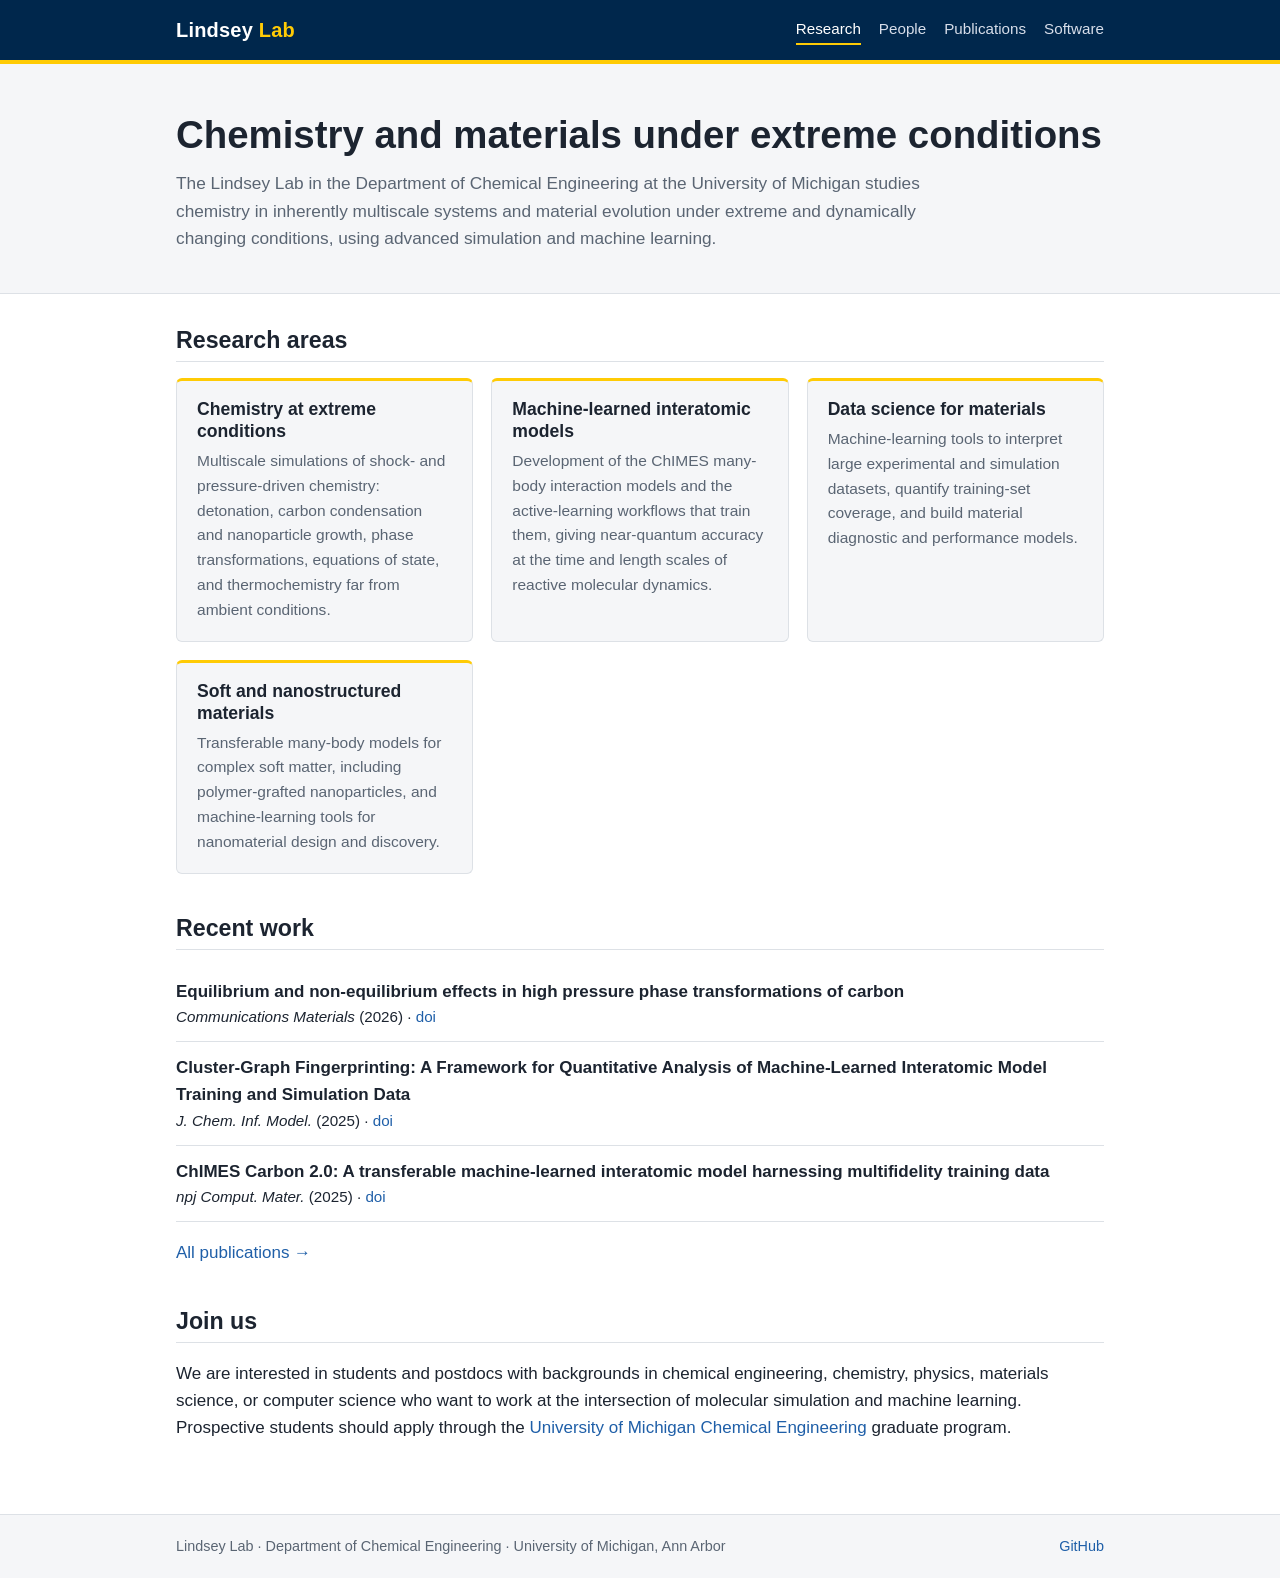
==== index.html @ d36585ba "Add proof-of-concept lab website Static HTML/CSS site with research, people, publications, and softw" ====
<!doctype html>
<html lang="en">
<head>
  <meta charset="utf-8">
  <meta name="viewport" content="width=device-width, initial-scale=1">
  <title>Lindsey Lab | University of Michigan</title>
  <meta name="description" content="The Lindsey Lab at the University of Michigan studies chemistry in multiscale systems and materials under extreme conditions using simulation and machine learning.">
  <link rel="stylesheet" href="css/style.css">
</head>
<body>

<header class="site-header">
  <div class="wrap">
    <a class="brand" href="index.html">Lindsey <span>Lab</span></a>
    <nav class="site-nav">
      <a href="index.html" aria-current="page">Research</a>
      <a href="people.html">People</a>
      <a href="publications.html">Publications</a>
      <a href="software.html">Software</a>
    </nav>
  </div>
</header>

<section class="hero">
  <div class="wrap">
    <h1>Chemistry and materials under extreme conditions</h1>
    <p>
      The Lindsey Lab in the Department of Chemical Engineering at the University of Michigan
      studies chemistry in inherently multiscale systems and material evolution under extreme and
      dynamically changing conditions, using advanced simulation and machine learning.
    </p>
  </div>
</section>

<main>
  <div class="wrap">

    <h2>Research areas</h2>
    <div class="grid">
      <div class="card">
        <h3>Chemistry at extreme conditions</h3>
        <p>
          Multiscale simulations of shock- and pressure-driven chemistry: detonation, carbon
          condensation and nanoparticle growth, phase transformations, equations of state, and
          thermochemistry far from ambient conditions.
        </p>
      </div>
      <div class="card">
        <h3>Machine-learned interatomic models</h3>
        <p>
          Development of the ChIMES many-body interaction models and the active-learning
          workflows that train them, giving near-quantum accuracy at the time and length
          scales of reactive molecular dynamics.
        </p>
      </div>
      <div class="card">
        <h3>Data science for materials</h3>
        <p>
          Machine-learning tools to interpret large experimental and simulation datasets,
          quantify training-set coverage, and build material diagnostic and performance models.
        </p>
      </div>
      <div class="card">
        <h3>Soft and nanostructured materials</h3>
        <p>
          Transferable many-body models for complex soft matter, including polymer-grafted
          nanoparticles, and machine-learning tools for nanomaterial design and discovery.
        </p>
      </div>
    </div>

    <h2>Recent work</h2>
    <ul class="pubs">
      <li>
        <div class="title">Equilibrium and non-equilibrium effects in high pressure phase transformations of carbon</div>
        <div class="venue"><em>Communications Materials</em> (2026) &middot; <a href="https://doi.org/10.1038/s43246-026-01179-w">doi</a></div>
      </li>
      <li>
        <div class="title">Cluster-Graph Fingerprinting: A Framework for Quantitative Analysis of Machine-Learned Interatomic Model Training and Simulation Data</div>
        <div class="venue"><em>J. Chem. Inf. Model.</em> (2025) &middot; <a href="https://doi.org/10.1021/acs.jcim.5c02179">doi</a></div>
      </li>
      <li>
        <div class="title">ChIMES Carbon 2.0: A transferable machine-learned interatomic model harnessing multifidelity training data</div>
        <div class="venue"><em>npj Comput. Mater.</em> (2025) &middot; <a href="https://doi.org/10.1038/s41524-024-01497-y">doi</a></div>
      </li>
    </ul>
    <p><a href="publications.html">All publications &rarr;</a></p>

    <h2>Join us</h2>
    <p>
      We are interested in students and postdocs with backgrounds in chemical engineering,
      chemistry, physics, materials science, or computer science who want to work at the
      intersection of molecular simulation and machine learning. Prospective students should
      apply through the
      <a href="https://che.engin.umich.edu/">University of Michigan Chemical Engineering</a>
      graduate program.
    </p>

  </div>
</main>

<footer class="site-footer">
  <div class="wrap">
    <span>Lindsey Lab &middot; Department of Chemical Engineering &middot; University of Michigan, Ann Arbor</span>
    <a href="https://github.com/LindseyLab-umich">GitHub</a>
  </div>
</footer>

</body>
</html>
---- css/style.css ----
:root {
  --blue: #00274c;
  --maize: #ffcb05;
  --bg: #ffffff;
  --bg-alt: #f5f6f8;
  --text: #1c2430;
  --muted: #5a6573;
  --border: #dde1e6;
  --link: #1f5fa8;
  --header-bg: var(--blue);
  --header-text: #ffffff;
  --max: 960px;
}

@media (prefers-color-scheme: dark) {
  :root {
    --bg: #0f141b;
    --bg-alt: #161d27;
    --text: #e3e7ec;
    --muted: #9aa5b3;
    --border: #2a3441;
    --link: #8cb8ec;
    --header-bg: #0a1a2e;
  }
}

* { box-sizing: border-box; }

html { -webkit-text-size-adjust: 100%; }

body {
  margin: 0;
  background: var(--bg);
  color: var(--text);
  font-family: -apple-system, BlinkMacSystemFont, "Segoe UI", Roboto, "Helvetica Neue", Arial, sans-serif;
  font-size: 17px;
  line-height: 1.6;
}

a { color: var(--link); text-decoration: none; }
a:hover { text-decoration: underline; }

img { max-width: 100%; height: auto; }

.wrap {
  max-width: var(--max);
  margin: 0 auto;
  padding: 0 16px;
}

/* ---------- header / nav ---------- */

.site-header {
  background: var(--header-bg);
  color: var(--header-text);
  border-bottom: 4px solid var(--maize);
}

.site-header .wrap {
  display: flex;
  flex-wrap: wrap;
  align-items: center;
  justify-content: space-between;
  gap: 8px 24px;
  padding-top: 14px;
  padding-bottom: 14px;
}

.brand {
  color: var(--header-text);
  font-weight: 700;
  font-size: 1.25rem;
  letter-spacing: 0.01em;
}
.brand:hover { text-decoration: none; }
.brand span { color: var(--maize); }

.site-nav {
  display: flex;
  flex-wrap: wrap;
  gap: 4px 18px;
}
.site-nav a {
  color: #d7deea;
  font-size: 0.95rem;
  padding: 2px 0;
  border-bottom: 2px solid transparent;
}
.site-nav a:hover { color: #ffffff; text-decoration: none; }
.site-nav a[aria-current="page"] {
  color: #ffffff;
  border-bottom-color: var(--maize);
}

/* ---------- hero ---------- */

.hero {
  background: var(--bg-alt);
  border-bottom: 1px solid var(--border);
  padding: 48px 0 40px;
}
.hero h1 {
  margin: 0 0 12px;
  font-size: clamp(1.7rem, 4vw, 2.4rem);
  line-height: 1.2;
}
.hero p {
  margin: 0;
  max-width: 46em;
  color: var(--muted);
  font-size: 1.08rem;
}

/* ---------- content ---------- */

main { padding: 32px 0 56px; }

h1, h2, h3 { line-height: 1.25; }
h2 {
  margin: 40px 0 16px;
  font-size: 1.45rem;
  padding-bottom: 6px;
  border-bottom: 1px solid var(--border);
}
h2:first-child { margin-top: 0; }
h3 { margin: 0 0 6px; font-size: 1.1rem; }

.page-title { margin: 0 0 8px; font-size: 2rem; }
.lead { color: var(--muted); margin: 0 0 32px; }

.grid {
  display: grid;
  grid-template-columns: repeat(auto-fit, minmax(260px, 1fr));
  gap: 18px;
}

.card {
  background: var(--bg-alt);
  border: 1px solid var(--border);
  border-top: 3px solid var(--maize);
  border-radius: 6px;
  padding: 18px 20px;
}
.card p { margin: 0; color: var(--muted); font-size: 0.97rem; }
.card .links { margin-top: 10px; font-size: 0.93rem; }

/* ---------- people ---------- */

.pi {
  display: grid;
  grid-template-columns: 180px 1fr;
  gap: 24px;
  align-items: start;
}
.avatar {
  width: 180px;
  aspect-ratio: 1;
  border-radius: 6px;
  background: var(--bg-alt);
  border: 1px solid var(--border);
  display: flex;
  align-items: center;
  justify-content: center;
  font-size: 2.6rem;
  font-weight: 700;
  color: var(--muted);
  object-fit: cover;
}
.avatar.sm { width: 96px; font-size: 1.5rem; }
.role { color: var(--muted); margin: 0 0 12px; }

.member {
  display: flex;
  gap: 16px;
  align-items: center;
}
.member h3 { margin-bottom: 2px; }
.member p { margin: 0; }

@media (max-width: 600px) {
  .pi { grid-template-columns: 1fr; }
}

/* ---------- publications ---------- */

.pubs { list-style: none; padding: 0; margin: 0; }
.pubs li {
  padding: 12px 0;
  border-bottom: 1px solid var(--border);
}
.pubs .title { font-weight: 600; }
.pubs .authors { color: var(--muted); font-size: 0.95rem; }
.pubs .venue { font-size: 0.95rem; }
.pubs .venue em { font-style: italic; }
.pubs .me { color: var(--text); font-weight: 600; }

.year {
  margin: 28px 0 4px;
  font-size: 1.1rem;
  color: var(--muted);
}

/* ---------- footer ---------- */

.site-footer {
  border-top: 1px solid var(--border);
  background: var(--bg-alt);
  color: var(--muted);
  font-size: 0.9rem;
  padding: 20px 0;
}
.site-footer .wrap {
  display: flex;
  flex-wrap: wrap;
  justify-content: space-between;
  gap: 8px 24px;
}
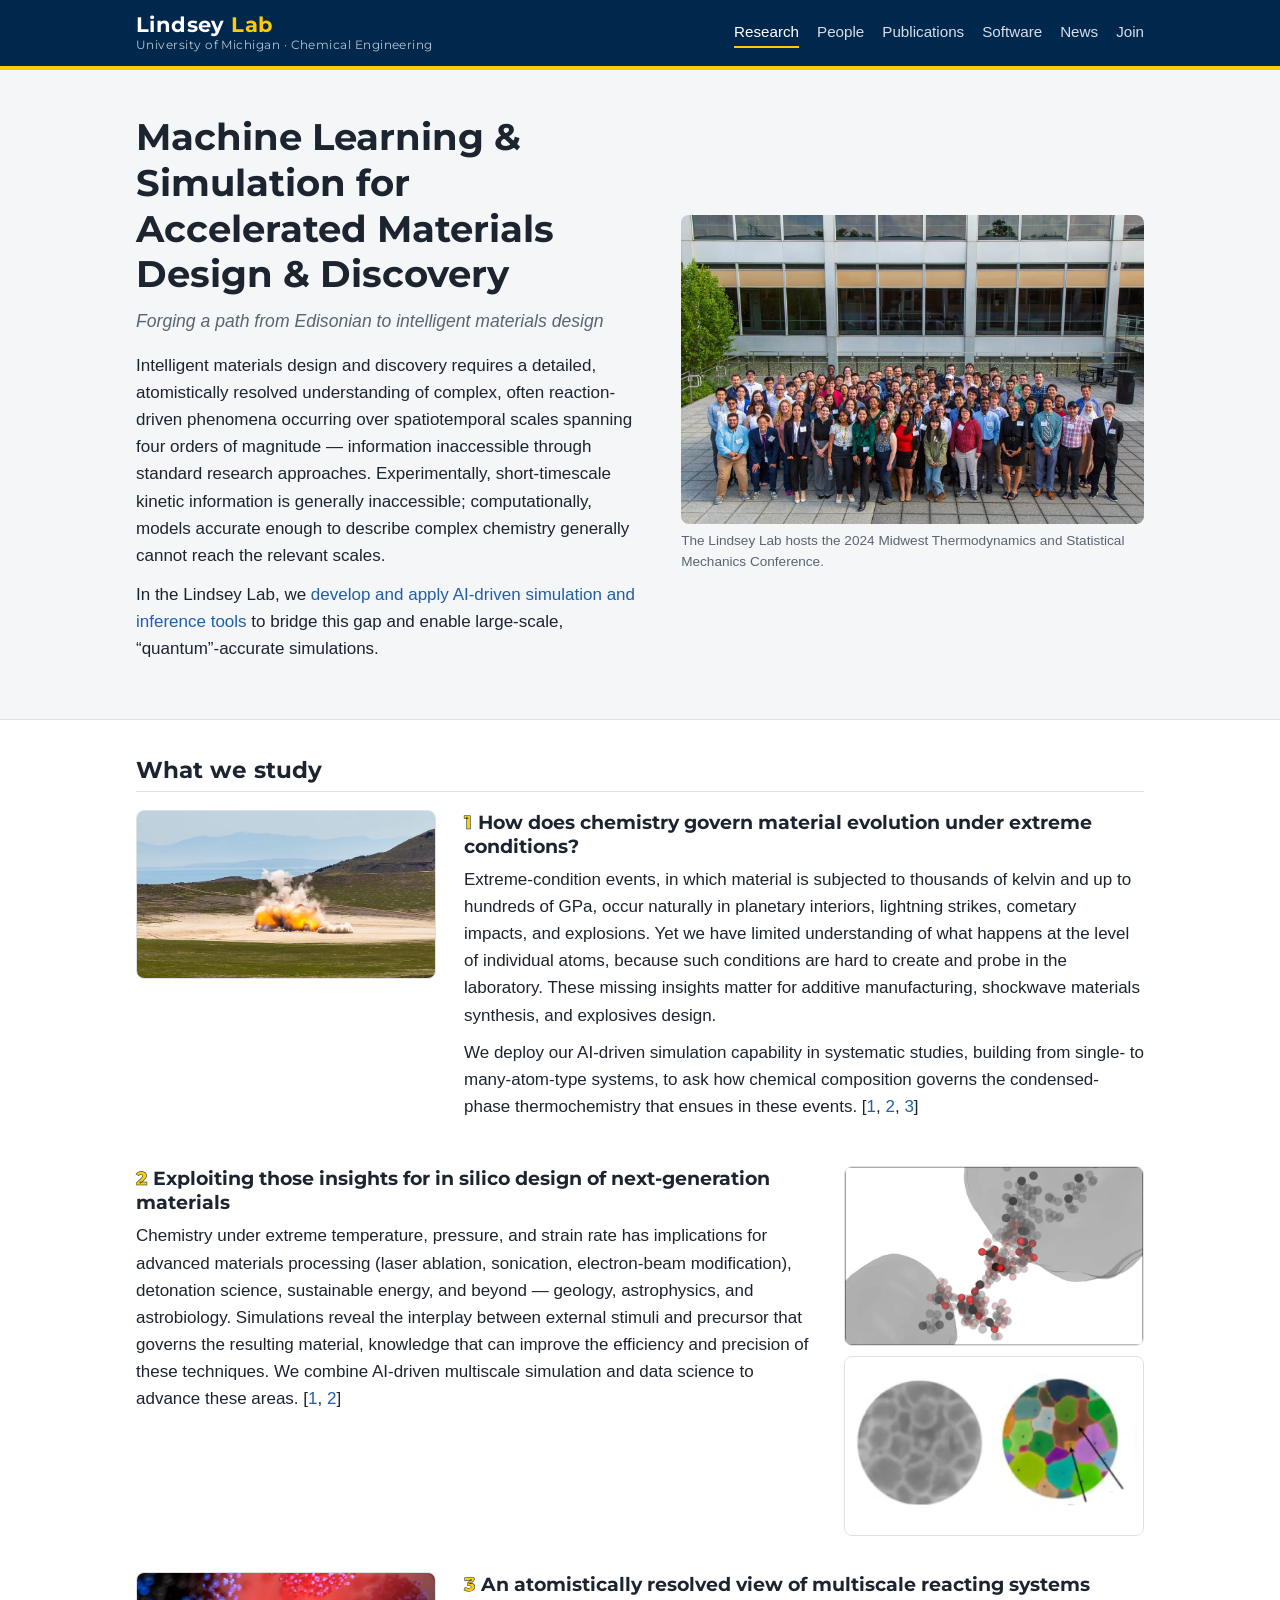
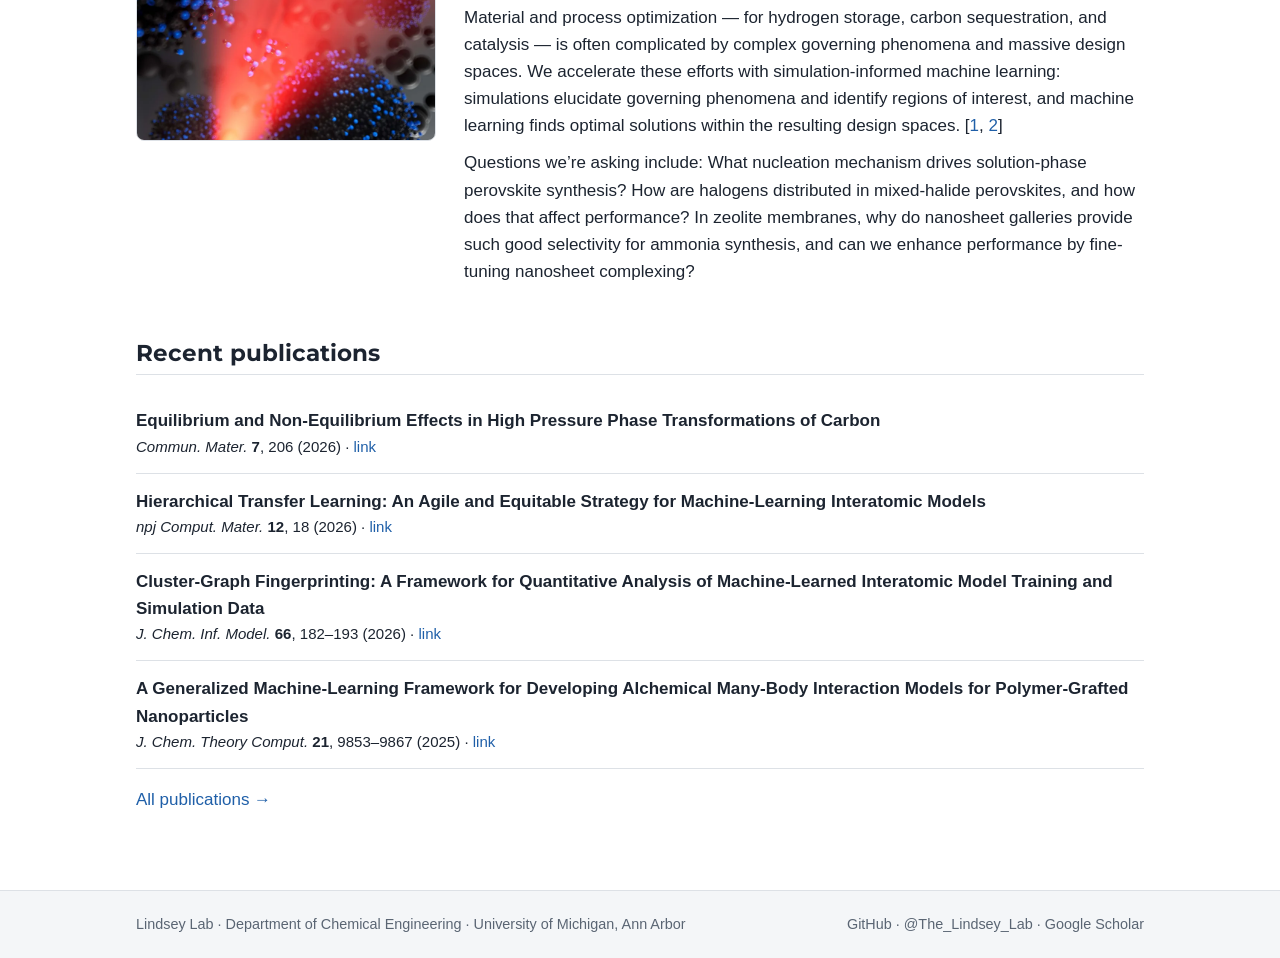
==== commit ba14b1b7: "Rebuild site from lindseylab.engin.umich.edu content Port research text, PI CV, members with photos," ====
--- a/index.html
+++ b/index.html
@@ -4,97 +4,129 @@
   <meta charset="utf-8">
   <meta name="viewport" content="width=device-width, initial-scale=1">
   <title>Lindsey Lab | University of Michigan</title>
-  <meta name="description" content="The Lindsey Lab at the University of Michigan studies chemistry in multiscale systems and materials under extreme conditions using simulation and machine learning.">
+  <meta name="description" content="The Lindsey Lab at the University of Michigan develops AI-driven simulation tools for chemistry and materials under extreme conditions.">
+  <link rel="preconnect" href="https://fonts.googleapis.com">
+  <link rel="preconnect" href="https://fonts.gstatic.com" crossorigin>
+  <link href="https://fonts.googleapis.com/css2?family=Montserrat:wght@600;700;800&display=swap" rel="stylesheet">
   <link rel="stylesheet" href="css/style.css">
 </head>
 <body>
 
 <header class="site-header">
   <div class="wrap">
-    <a class="brand" href="index.html">Lindsey <span>Lab</span></a>
+    <a class="brand" href="index.html">Lindsey <span>Lab</span><small>University of Michigan &middot; Chemical Engineering</small></a>
     <nav class="site-nav">
       <a href="index.html" aria-current="page">Research</a>
       <a href="people.html">People</a>
       <a href="publications.html">Publications</a>
       <a href="software.html">Software</a>
+      <a href="news.html">News</a>
+      <a href="join.html">Join</a>
     </nav>
   </div>
 </header>
 
 <section class="hero">
   <div class="wrap">
-    <h1>Chemistry and materials under extreme conditions</h1>
-    <p>
-      The Lindsey Lab in the Department of Chemical Engineering at the University of Michigan
-      studies chemistry in inherently multiscale systems and material evolution under extreme and
-      dynamically changing conditions, using advanced simulation and machine learning.
-    </p>
+    <div>
+      <h1>Machine Learning &amp; Simulation for Accelerated Materials Design &amp; Discovery</h1>
+      <p class="tagline">Forging a path from Edisonian to intelligent materials design</p>
+      <p>
+        Intelligent materials design and discovery requires a detailed, atomistically resolved
+        understanding of complex, often reaction-driven phenomena occurring over spatiotemporal scales
+        spanning four orders of magnitude &mdash; information inaccessible through standard research
+        approaches. Experimentally, short-timescale kinetic information is generally inaccessible; computationally,
+        models accurate enough to describe complex chemistry generally cannot reach the relevant scales.
+      </p>
+      <p>
+        In the Lindsey Lab, we <a href="software.html">develop and apply AI-driven simulation and inference tools</a>
+        to bridge this gap and enable large-scale, &ldquo;quantum&rdquo;-accurate simulations.
+      </p>
+    </div>
+    <figure><img src="img/group/mtsm2024.webp" alt="Lindsey Lab group photo"><figcaption>The Lindsey Lab hosts the 2024 Midwest Thermodynamics and Statistical Mechanics Conference.</figcaption></figure>
   </div>
 </section>
 
 <main>
   <div class="wrap">
 
-    <h2>Research areas</h2>
-    <div class="grid">
-      <div class="card">
-        <h3>Chemistry at extreme conditions</h3>
+    <h2>What we study</h2>
+
+    <div class="thrust">
+      <div class="thrust-img">
+        <img src="img/research/extreme-conditions.webp" alt="Explosive detonation test" loading="lazy">
+      </div>
+      <div>
+        <h3><span class="num">1</span>How does chemistry govern material evolution under extreme conditions?</h3>
         <p>
-          Multiscale simulations of shock- and pressure-driven chemistry: detonation, carbon
-          condensation and nanoparticle growth, phase transformations, equations of state, and
-          thermochemistry far from ambient conditions.
+          Extreme-condition events, in which material is subjected to thousands of kelvin and up to hundreds of
+          GPa, occur naturally in planetary interiors, lightning strikes, cometary impacts, and explosions. Yet we
+          have limited understanding of what happens at the level of individual atoms, because such conditions are
+          hard to create and probe in the laboratory. These missing insights matter for additive manufacturing,
+          shockwave materials synthesis, and explosives design.
         </p>
-      </div>
-      <div class="card">
-        <h3>Machine-learned interatomic models</h3>
         <p>
-          Development of the ChIMES many-body interaction models and the active-learning
-          workflows that train them, giving near-quantum accuracy at the time and length
-          scales of reactive molecular dynamics.
-        </p>
-      </div>
-      <div class="card">
-        <h3>Data science for materials</h3>
-        <p>
-          Machine-learning tools to interpret large experimental and simulation datasets,
-          quantify training-set coverage, and build material diagnostic and performance models.
-        </p>
-      </div>
-      <div class="card">
-        <h3>Soft and nanostructured materials</h3>
-        <p>
-          Transferable many-body models for complex soft matter, including polymer-grafted
-          nanoparticles, and machine-learning tools for nanomaterial design and discovery.
+          We deploy our AI-driven simulation capability in systematic studies, building from single- to
+          many-atom-type systems, to ask how chemical composition governs the condensed-phase thermochemistry
+          that ensues in these events.
+          [<a href="https://doi.org/10.1063/5.0157238">1</a>,
+          <a href="https://doi.org/10.1039/C9SC00155G">2</a>,
+          <a href="https://doi.org/10.1021/acs.jctc.7b00867">3</a>]
         </p>
       </div>
     </div>
 
-    <h2>Recent work</h2>
+    <div class="thrust">
+      <div class="thrust-img">
+        <img src="img/research/nanocarbon-clusters.webp" alt="Simulated carbon nanoparticle clusters and microstructure analysis" loading="lazy">
+        <img src="img/research/microstructure.webp" alt="Simulated carbon nanoparticle clusters and microstructure analysis" loading="lazy">
+      </div>
+      <div>
+        <h3><span class="num">2</span>Exploiting those insights for in silico design of next-generation materials</h3>
+        <p>
+          Chemistry under extreme temperature, pressure, and strain rate has implications for advanced materials
+          processing (laser ablation, sonication, electron-beam modification), detonation science, sustainable
+          energy, and beyond &mdash; geology, astrophysics, and astrobiology. Simulations reveal the interplay
+          between external stimuli and precursor that governs the resulting material, knowledge that can improve
+          the efficiency and precision of these techniques. We combine AI-driven multiscale simulation and data
+          science to advance these areas.
+          [<a href="https://doi.org/10.1038/s41467-019-14034-z">1</a>,
+          <a href="https://doi.org/10.1038/s41467-022-29024-x">2</a>]
+        </p>
+      </div>
+    </div>
+
+    <div class="thrust">
+      <div class="thrust-img">
+        <img src="img/research/carbon-oxygen.webp" alt="Carbon condensation in a shocked carbon/oxygen system" loading="lazy">
+      </div>
+      <div>
+        <h3><span class="num">3</span>An atomistically resolved view of multiscale reacting systems</h3>
+        <p>
+          Material and process optimization &mdash; for hydrogen storage, carbon sequestration, and catalysis
+          &mdash; is often complicated by complex governing phenomena and massive design spaces. We accelerate these
+          efforts with simulation-informed machine learning: simulations elucidate governing phenomena and identify
+          regions of interest, and machine learning finds optimal solutions within the resulting design spaces.
+          [<a href="https://www.osti.gov/biblio/1662036">1</a>,
+          <a href="https://doi.org/10.1038/s41467-022-29024-x">2</a>]
+        </p>
+        <p>
+          Questions we&rsquo;re asking include: What nucleation mechanism drives solution-phase perovskite synthesis?
+          How are halogens distributed in mixed-halide perovskites, and how does that affect performance? In zeolite
+          membranes, why do nanosheet galleries provide such good selectivity for ammonia synthesis, and can we
+          enhance performance by fine-tuning nanosheet complexing?
+        </p>
+      </div>
+    </div>
+
+    <h2>Recent publications</h2>
     <ul class="pubs">
-      <li>
-        <div class="title">Equilibrium and non-equilibrium effects in high pressure phase transformations of carbon</div>
-        <div class="venue"><em>Communications Materials</em> (2026) &middot; <a href="https://doi.org/10.1038/s43246-026-01179-w">doi</a></div>
-      </li>
-      <li>
-        <div class="title">Cluster-Graph Fingerprinting: A Framework for Quantitative Analysis of Machine-Learned Interatomic Model Training and Simulation Data</div>
-        <div class="venue"><em>J. Chem. Inf. Model.</em> (2025) &middot; <a href="https://doi.org/10.1021/acs.jcim.5c02179">doi</a></div>
-      </li>
-      <li>
-        <div class="title">ChIMES Carbon 2.0: A transferable machine-learned interatomic model harnessing multifidelity training data</div>
-        <div class="venue"><em>npj Comput. Mater.</em> (2025) &middot; <a href="https://doi.org/10.1038/s41524-024-01497-y">doi</a></div>
-      </li>
+      <li class="noimg"><div><div class="title">Equilibrium and Non-Equilibrium Effects in High Pressure Phase Transformations of Carbon</div><div class="venue"><em>Commun. Mater.</em> <b>7</b>, 206 (2026) &middot; <a href="https://doi.org/10.1038/s43246-026-01179-w">link</a></div></div></li>
+      <li class="noimg"><div><div class="title">Hierarchical Transfer Learning: An Agile and Equitable Strategy for Machine-Learning Interatomic Models</div><div class="venue"><em>npj Comput. Mater.</em> <b>12</b>, 18 (2026) &middot; <a href="https://doi.org/10.1038/s41524-025-01863-4">link</a></div></div></li>
+      <li class="noimg"><div><div class="title">Cluster-Graph Fingerprinting: A Framework for Quantitative Analysis of Machine-Learned Interatomic Model Training and Simulation Data</div><div class="venue"><em>J. Chem. Inf. Model.</em> <b>66</b>, 182&ndash;193 (2026) &middot; <a href="https://doi.org/10.1021/acs.jcim.5c02179">link</a></div></div></li>
+      <li class="noimg"><div><div class="title">A Generalized Machine-Learning Framework for Developing Alchemical Many-Body Interaction Models for Polymer-Grafted Nanoparticles</div><div class="venue"><em>J. Chem. Theory Comput.</em> <b>21</b>, 9853&ndash;9867 (2025) &middot; <a href="https://doi.org/10.1021/acs.jctc.5c00901">link</a></div></div></li>
     </ul>
     <p><a href="publications.html">All publications &rarr;</a></p>
-
-    <h2>Join us</h2>
-    <p>
-      We are interested in students and postdocs with backgrounds in chemical engineering,
-      chemistry, physics, materials science, or computer science who want to work at the
-      intersection of molecular simulation and machine learning. Prospective students should
-      apply through the
-      <a href="https://che.engin.umich.edu/">University of Michigan Chemical Engineering</a>
-      graduate program.
-    </p>
 
   </div>
 </main>
@@ -102,7 +134,11 @@
 <footer class="site-footer">
   <div class="wrap">
     <span>Lindsey Lab &middot; Department of Chemical Engineering &middot; University of Michigan, Ann Arbor</span>
-    <a href="https://github.com/LindseyLab-umich">GitHub</a>
+    <span>
+      <a href="https://github.com/LindseyLab-umich">GitHub</a> &middot;
+      <a href="https://x.com/The_Lindsey_Lab">@The_Lindsey_Lab</a> &middot;
+      <a href="https://scholar.google.com/citations?user=S1kLwmQAAAAJ">Google Scholar</a>
+    </span>
   </div>
 </footer>
 
--- a/css/style.css
+++ b/css/style.css
@@ -2,14 +2,15 @@
   --blue: #00274c;
   --maize: #ffcb05;
   --bg: #ffffff;
-  --bg-alt: #f5f6f8;
+  --bg-alt: #f4f6f8;
   --text: #1c2430;
   --muted: #5a6573;
   --border: #dde1e6;
   --link: #1f5fa8;
   --header-bg: var(--blue);
-  --header-text: #ffffff;
-  --max: 960px;
+  --max: 1040px;
+  --radius: 8px;
+  --head-font: "Montserrat", -apple-system, BlinkMacSystemFont, "Segoe UI", Roboto, Arial, sans-serif;
 }
 
 @media (prefers-color-scheme: dark) {
@@ -25,7 +26,6 @@
 }
 
 * { box-sizing: border-box; }
-
 html { -webkit-text-size-adjust: 100%; }
 
 body {
@@ -39,23 +39,18 @@
 
 a { color: var(--link); text-decoration: none; }
 a:hover { text-decoration: underline; }
-
-img { max-width: 100%; height: auto; }
-
-.wrap {
-  max-width: var(--max);
-  margin: 0 auto;
-  padding: 0 16px;
-}
+img { max-width: 100%; height: auto; display: block; }
+
+h1, h2, h3 { font-family: var(--head-font); line-height: 1.25; }
+
+.wrap { max-width: var(--max); margin: 0 auto; padding: 0 16px; }
 
 /* ---------- header / nav ---------- */
 
 .site-header {
   background: var(--header-bg);
-  color: var(--header-text);
   border-bottom: 4px solid var(--maize);
 }
-
 .site-header .wrap {
   display: flex;
   flex-wrap: wrap;
@@ -65,59 +60,64 @@
   padding-top: 14px;
   padding-bottom: 14px;
 }
-
 .brand {
-  color: var(--header-text);
+  font-family: var(--head-font);
+  color: #fff;
   font-weight: 700;
-  font-size: 1.25rem;
-  letter-spacing: 0.01em;
+  font-size: 1.3rem;
+  letter-spacing: 0.02em;
+  line-height: 1.1;
 }
 .brand:hover { text-decoration: none; }
 .brand span { color: var(--maize); }
-
-.site-nav {
-  display: flex;
-  flex-wrap: wrap;
-  gap: 4px 18px;
-}
+.brand small {
+  display: block;
+  font-weight: 400;
+  font-size: 0.72rem;
+  letter-spacing: 0.04em;
+  color: #b9c4d3;
+  margin-top: 2px;
+}
+.site-nav { display: flex; flex-wrap: wrap; gap: 4px 18px; }
 .site-nav a {
   color: #d7deea;
   font-size: 0.95rem;
   padding: 2px 0;
   border-bottom: 2px solid transparent;
 }
-.site-nav a:hover { color: #ffffff; text-decoration: none; }
-.site-nav a[aria-current="page"] {
-  color: #ffffff;
-  border-bottom-color: var(--maize);
-}
+.site-nav a:hover { color: #fff; text-decoration: none; }
+.site-nav a[aria-current="page"] { color: #fff; border-bottom-color: var(--maize); }
 
 /* ---------- hero ---------- */
 
 .hero {
   background: var(--bg-alt);
   border-bottom: 1px solid var(--border);
-  padding: 48px 0 40px;
-}
-.hero h1 {
-  margin: 0 0 12px;
-  font-size: clamp(1.7rem, 4vw, 2.4rem);
-  line-height: 1.2;
-}
-.hero p {
-  margin: 0;
-  max-width: 46em;
-  color: var(--muted);
-  font-size: 1.08rem;
+  padding: 44px 0;
+}
+.hero .wrap {
+  display: grid;
+  grid-template-columns: 1.1fr 1fr;
+  gap: 36px;
+  align-items: center;
+}
+.hero h1 { margin: 0 0 10px; font-size: clamp(1.6rem, 3.6vw, 2.3rem); }
+.hero .tagline { margin: 0 0 16px; color: var(--muted); font-size: 1.1rem; font-style: italic; }
+.hero p { margin: 0 0 12px; }
+.hero figure { margin: 0; }
+.hero img { border-radius: var(--radius); width: 100%; }
+.hero figcaption { color: var(--muted); font-size: 0.85rem; margin-top: 6px; }
+
+@media (max-width: 760px) {
+  .hero .wrap { grid-template-columns: 1fr; }
 }
 
 /* ---------- content ---------- */
 
-main { padding: 32px 0 56px; }
-
-h1, h2, h3 { line-height: 1.25; }
+main { padding: 36px 0 60px; }
+
 h2 {
-  margin: 40px 0 16px;
+  margin: 44px 0 18px;
   font-size: 1.45rem;
   padding-bottom: 6px;
   border-bottom: 1px solid var(--border);
@@ -126,79 +126,152 @@
 h3 { margin: 0 0 6px; font-size: 1.1rem; }
 
 .page-title { margin: 0 0 8px; font-size: 2rem; }
-.lead { color: var(--muted); margin: 0 0 32px; }
+.lead { color: var(--muted); margin: 0 0 28px; }
+.muted { color: var(--muted); }
 
 .grid {
   display: grid;
-  grid-template-columns: repeat(auto-fit, minmax(260px, 1fr));
+  grid-template-columns: repeat(auto-fill, minmax(280px, 1fr));
   gap: 18px;
 }
-
 .card {
   background: var(--bg-alt);
   border: 1px solid var(--border);
   border-top: 3px solid var(--maize);
-  border-radius: 6px;
+  border-radius: var(--radius);
   padding: 18px 20px;
 }
-.card p { margin: 0; color: var(--muted); font-size: 0.97rem; }
-.card .links { margin-top: 10px; font-size: 0.93rem; }
+.card p { margin: 0 0 6px; color: var(--muted); font-size: 0.96rem; }
+.card .links { margin-top: 8px; font-size: 0.92rem; }
+
+/* research thrusts: image beside text, alternating */
+.thrust {
+  display: grid;
+  grid-template-columns: 300px 1fr;
+  gap: 28px;
+  align-items: start;
+  margin: 0 0 36px;
+}
+.thrust:nth-of-type(even) { grid-template-columns: 1fr 300px; }
+.thrust:nth-of-type(even) .thrust-img { order: 2; }
+.thrust-img { display: grid; gap: 10px; }
+.thrust-img img { border-radius: var(--radius); border: 1px solid var(--border); background: #fff; }
+.thrust h3 { font-size: 1.2rem; margin-bottom: 8px; }
+.thrust .num { color: var(--maize); font-weight: 800; margin-right: 6px; -webkit-text-stroke: 0.5px var(--blue); }
+.thrust p { margin: 0 0 10px; }
+
+@media (max-width: 760px) {
+  .thrust, .thrust:nth-of-type(even) { grid-template-columns: 1fr; }
+  .thrust:nth-of-type(even) .thrust-img { order: 0; }
+}
 
 /* ---------- people ---------- */
 
 .pi {
   display: grid;
-  grid-template-columns: 180px 1fr;
-  gap: 24px;
+  grid-template-columns: 260px 1fr;
+  gap: 28px;
   align-items: start;
 }
-.avatar {
-  width: 180px;
+.pi img { border-radius: var(--radius); width: 100%; }
+.role { color: var(--muted); margin: 0 0 12px; }
+.cv { display: grid; grid-template-columns: repeat(auto-fit, minmax(280px, 1fr)); gap: 8px 32px; margin-top: 20px; }
+.cv h3 { font-size: 1rem; margin: 12px 0 6px; }
+.cv ul { margin: 0; padding-left: 18px; font-size: 0.95rem; }
+.cv li { margin-bottom: 4px; }
+
+@media (max-width: 680px) {
+  .pi { grid-template-columns: 1fr; }
+  .pi img { max-width: 260px; }
+}
+
+.member { display: flex; flex-direction: column; padding: 0; overflow: hidden; }
+.member .photo {
   aspect-ratio: 1;
-  border-radius: 6px;
-  background: var(--bg-alt);
-  border: 1px solid var(--border);
+  width: 100%;
+  object-fit: cover;
+  object-position: center 25%;
+  background: var(--border);
+}
+.member .initials {
+  aspect-ratio: 1;
   display: flex;
   align-items: center;
   justify-content: center;
-  font-size: 2.6rem;
+  font-family: var(--head-font);
+  font-size: 3rem;
   font-weight: 700;
   color: var(--muted);
-  object-fit: cover;
-}
-.avatar.sm { width: 96px; font-size: 1.5rem; }
-.role { color: var(--muted); margin: 0 0 12px; }
-
-.member {
-  display: flex;
-  gap: 16px;
-  align-items: center;
-}
+  background: var(--border);
+}
+.member .body { padding: 14px 18px 18px; }
 .member h3 { margin-bottom: 2px; }
-.member p { margin: 0; }
-
-@media (max-width: 600px) {
-  .pi { grid-template-columns: 1fr; }
-}
+.member .edu { font-size: 0.88rem; }
+.member details { margin-top: 8px; font-size: 0.92rem; }
+.member summary { cursor: pointer; color: var(--link); }
+.member details p { margin-top: 6px; }
+.member blockquote { margin: 6px 0; font-style: italic; color: var(--text); font-size: 0.92rem; }
+
+.grid.people { grid-template-columns: repeat(auto-fill, minmax(230px, 1fr)); }
+.grid.alumni .member .photo, .grid.alumni .member .initials { aspect-ratio: 4 / 3; }
 
 /* ---------- publications ---------- */
 
 .pubs { list-style: none; padding: 0; margin: 0; }
 .pubs li {
-  padding: 12px 0;
-  border-bottom: 1px solid var(--border);
+  display: grid;
+  grid-template-columns: 140px 1fr;
+  gap: 18px;
+  padding: 14px 0;
+  border-bottom: 1px solid var(--border);
+}
+.pubs li.noimg { grid-template-columns: 1fr; }
+.pubs .thumb img {
+  width: 140px;
+  height: 100px;
+  object-fit: contain;
+  background: #fff;
+  border: 1px solid var(--border);
+  border-radius: 4px;
 }
 .pubs .title { font-weight: 600; }
-.pubs .authors { color: var(--muted); font-size: 0.95rem; }
-.pubs .venue { font-size: 0.95rem; }
-.pubs .venue em { font-style: italic; }
-.pubs .me { color: var(--text); font-weight: 600; }
-
-.year {
-  margin: 28px 0 4px;
-  font-size: 1.1rem;
-  color: var(--muted);
-}
+.pubs .authors { color: var(--muted); font-size: 0.94rem; }
+.pubs .authors u { color: var(--text); text-decoration-color: var(--maize); text-decoration-thickness: 2px; }
+.pubs .venue { font-size: 0.94rem; }
+.year { margin: 32px 0 4px; font-size: 1.15rem; color: var(--muted); }
+
+@media (max-width: 560px) {
+  .pubs li { grid-template-columns: 1fr; }
+  .pubs .thumb { display: none; }
+}
+
+/* ---------- news ---------- */
+
+.news { list-style: none; padding: 0; margin: 0; }
+.news li {
+  display: grid;
+  grid-template-columns: 220px 1fr;
+  gap: 20px;
+  padding: 18px 0;
+  border-bottom: 1px solid var(--border);
+}
+.news li.noimg { grid-template-columns: 1fr; }
+.news img { border-radius: var(--radius); width: 220px; aspect-ratio: 4 / 3; object-fit: cover; }
+.news h3 { font-size: 1.05rem; }
+.news p { margin: 0 0 6px; font-size: 0.96rem; }
+.news .date { color: var(--muted); font-size: 0.85rem; text-transform: uppercase; letter-spacing: 0.05em; }
+
+@media (max-width: 600px) {
+  .news li { grid-template-columns: 1fr; }
+  .news img { width: 100%; }
+}
+
+/* ---------- software ---------- */
+
+.tool { display: grid; grid-template-columns: 96px 1fr; gap: 16px; align-items: start; }
+.tool img { border-radius: 6px; }
+
+.feature img { border-radius: 6px; margin-bottom: 10px; aspect-ratio: 1; object-fit: contain; background: #fff; width: 100%; }
 
 /* ---------- footer ---------- */
 
@@ -207,11 +280,8 @@
   background: var(--bg-alt);
   color: var(--muted);
   font-size: 0.9rem;
-  padding: 20px 0;
-}
-.site-footer .wrap {
-  display: flex;
-  flex-wrap: wrap;
-  justify-content: space-between;
-  gap: 8px 24px;
-}
+  padding: 22px 0;
+}
+.site-footer .wrap { display: flex; flex-wrap: wrap; justify-content: space-between; gap: 8px 24px; }
+.site-footer a { color: var(--muted); }
+.site-footer a:hover { color: var(--link); }
